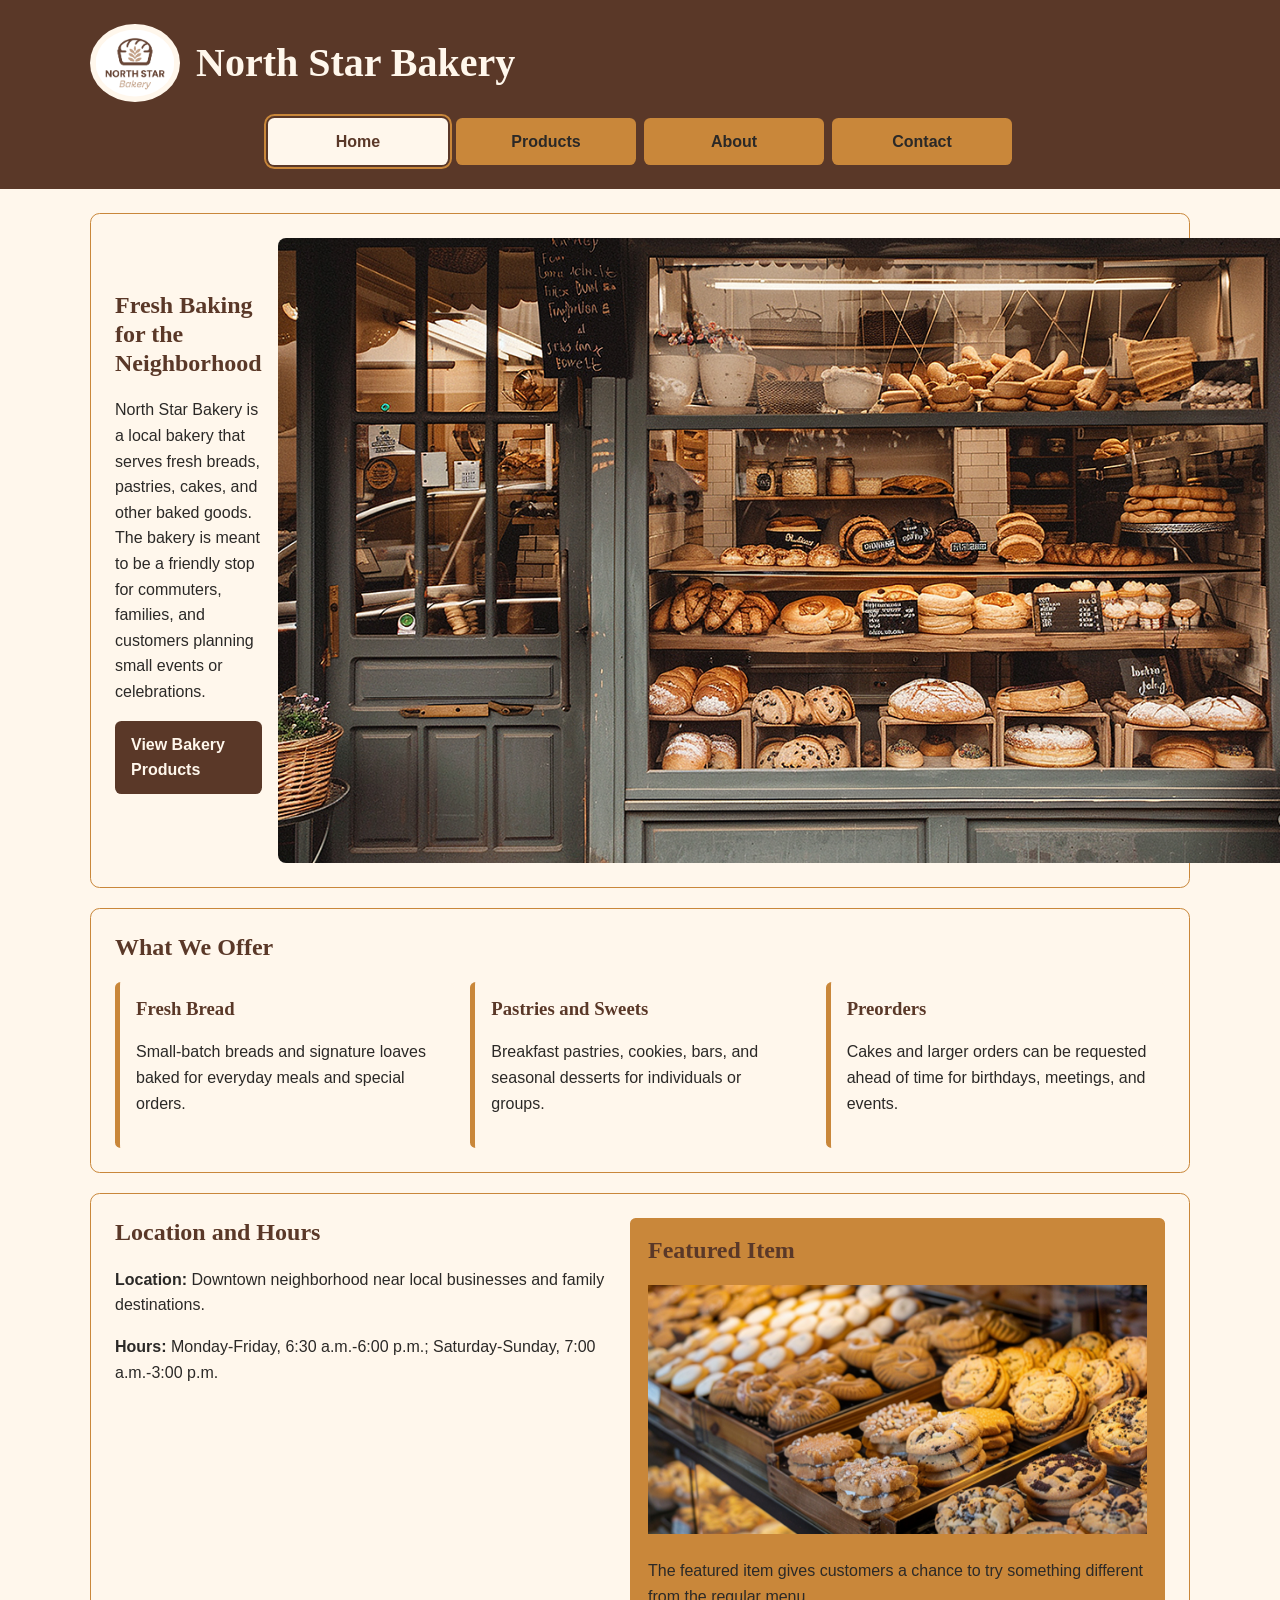
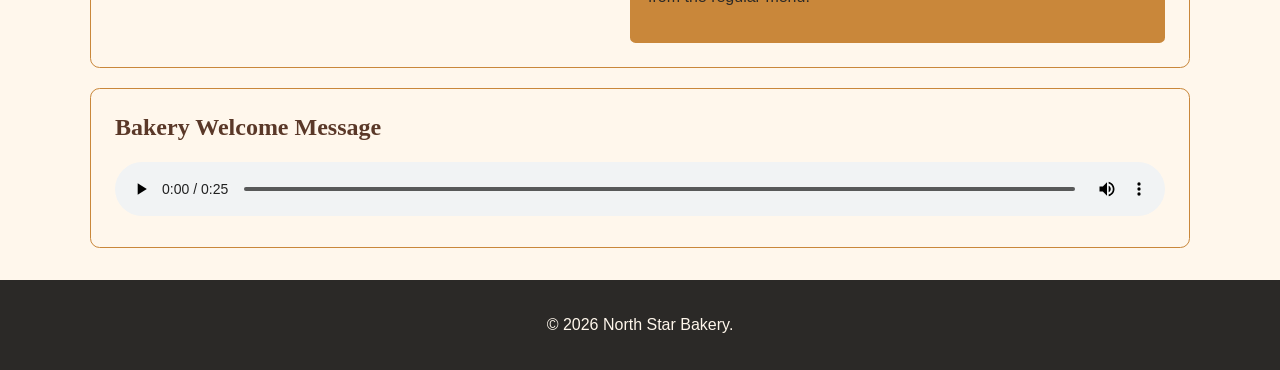
==== index.html @ 7e968a83 "Add files via upload" ====
<!DOCTYPE html>
<html lang="en">
<head>
  <meta charset="UTF-8">
  <meta name="viewport" content="width=device-width, initial-scale=1.0">
  <title>North Star Bakery | Home</title>
  <link rel="stylesheet" href="styles.css">
</head>
<body>
  <header>
    <div class="brand-row">
      <img src="bakery-logo_c.png" alt="North Star Bakery logo">
      <h1>North Star Bakery</h1>
    </div>
    <nav aria-label="Main navigation">
      <ul>
        <li><a href="index.html" aria-current="page">Home</a></li>
        <li><a href="products.html">Products</a></li>
        <li><a href="about.html">About</a></li>
        <li><a href="contact.html">Contact</a></li>
      </ul>
    </nav>
  </header>

  <main>
    <section class="hero">
      <div>
        <h2>Fresh Baking for the Neighborhood</h2>
        <p>North Star Bakery is a local bakery that serves fresh breads, pastries, cakes, and other baked goods. The bakery is meant to be a friendly stop for commuters, families, and customers planning small events or celebrations.</p>
        <p><a class="button-link" href="products.html">View Bakery Products</a></p>
      </div>
      <img src="bakery-storefront_c.png" alt="Front entrance of North Star Bakery">
    </section>

    <section>
      <h2>What We Offer</h2>
      <div class="card-row">
        <article class="card">
          <h3>Fresh Bread</h3>
          <p>Small-batch breads and signature loaves baked for everyday meals and special orders.</p>
        </article>
        <article class="card">
          <h3>Pastries and Sweets</h3>
          <p>Breakfast pastries, cookies, bars, and seasonal desserts for individuals or groups.</p>
        </article>
        <article class="card">
          <h3>Preorders</h3>
          <p>Cakes and larger orders can be requested ahead of time for birthdays, meetings, and events.</p>
        </article>
      </div>
    </section>

    <section class="info-grid">
      <div>
        <h2>Location and Hours</h2>
        <p><strong>Location:</strong> Downtown neighborhood near local businesses and family destinations.</p>
        <p><strong>Hours:</strong> Monday-Friday, 6:30 a.m.-6:00 p.m.; Saturday-Sunday, 7:00 a.m.-3:00 p.m.</p>
      </div>
      <div class="callout card">
        <h2>Featured Item</h2>
        <picture>
          <source media="(min-width: 700px)" srcset="bakery-feature-large_c.png">
          <img src="bakery-feature-small_c.png" alt="Featured baked item from North Star Bakery">
        </picture>
        <p>The featured item gives customers a chance to try something different from the regular menu.</p>
      </div>
    </section>

    <section>
      <h2>Bakery Welcome Message</h2>
      <audio controls>
        <source src="bakery-welcome_c.mp3" type="audio/mpeg">
        Your browser does not support audio. North Star Bakery welcomes customers to visit the bakery and contact us with preorder questions.
      </audio>
    </section>
  </main>

  <footer>
    <p>&copy; 2026 North Star Bakery.</p>
  </footer>
</body>
</html>
---- styles.css ----
/* North Star Bakery - Touchstone 3
   Mobile-first responsive stylesheet */

* {
  box-sizing: border-box;
}

body {
  margin: 0;
  background-color: #fff7ec;
  color: #2b2927;
  font-family: Arial, Helvetica, sans-serif;
  font-size: 1rem;
  line-height: 1.6;
}

img,
picture {
  max-width: 100%;
  height: auto;
}

a {
  color: #5a3828;
}

a:hover,
a:focus {
  color: #5a3828;
}

header {
  background-color: #5a3828;
  color: #fff7ec;
  padding: 1.25rem 1rem;
}

.brand-row {
  display: flex;
  align-items: center;
  gap: 1rem;
  max-width: 1100px;
  margin: 0 auto;
}

.brand-row img {
  width: 90px;
  background-color: #fff7ec;
  border-radius: 50%;
  padding: 0.35rem;
}

h1,
h2,
h3 {
  font-family: Georgia, "Times New Roman", serif;
  line-height: 1.2;
}

h1 {
  margin: 0;
  font-size: 2rem;
}

h2 {
  color: #5a3828;
  margin-top: 0;
}

nav {
  max-width: 1100px;
  margin: 1rem auto 0;
}

nav ul {
  list-style: none;
  margin: 0;
  padding: 0;
  display: flex;
  flex-direction: column;
  gap: 0.5rem;
}

nav a {
  display: block;
  padding: 0.65rem 0.85rem;
  background-color: #c9873a;
  color: #2b2927;
  text-decoration: none;
  font-weight: 700;
  border-radius: 0.4rem;
  text-align: center;
}

nav a:hover,
nav a:focus,
nav a[aria-current="page"] {
  background-color: #fff7ec;
  color: #5a3828;
  outline: 2px solid #c9873a;
  outline-offset: 2px;
}

main {
  width: min(92%, 1100px);
  margin: 1.5rem auto;
}

section {
  background-color: #fff7ec;
  border: 1px solid #c9873a;
  border-radius: 0.6rem;
  padding: 1.25rem;
  margin-bottom: 1.25rem;
}

.hero {
  display: flex;
  flex-direction: column;
  gap: 1rem;
}

.hero img {
  border-radius: 0.5rem;
}

.card-row,
.product-grid,
.info-grid {
  display: flex;
  flex-direction: column;
  gap: 1rem;
}

.card {
  background-color: #fff7ec;
  border-left: 5px solid #c9873a;
  padding: 1rem;
  border-radius: 0.35rem;
}

.card h3 {
  color: #5a3828;
  margin-top: 0;
}

.callout {
  background-color: #c9873a;
  border: 2px solid #c9873a;
}

figure {
  margin: 1rem 0;
}

figure img {
  border-radius: 0.5rem;
}

figcaption {
  margin-top: 0.4rem;
  font-size: 0.95rem;
  font-style: italic;
}

audio {
  width: 100%;
}

.button-link,
button {
  display: inline-block;
  border: 0;
  border-radius: 0.4rem;
  background-color: #5a3828;
  color: #fff7ec;
  padding: 0.7rem 1rem;
  font: inherit;
  font-weight: 700;
  text-decoration: none;
  cursor: pointer;
}

.button-link:hover,
.button-link:focus,
button:hover,
button:focus {
  background-color: #c9873a;
  color: #2b2927;
}

form {
  max-width: 760px;
}

fieldset {
  border: 2px solid #c9873a;
  border-radius: 0.5rem;
  margin-bottom: 1rem;
  padding: 1rem;
}

legend {
  color: #5a3828;
  font-weight: 700;
  padding: 0 0.35rem;
}

label {
  font-weight: 700;
}

input,
select,
textarea {
  width: 100%;
  padding: 0.65rem;
  margin-top: 0.25rem;
  border: 1px solid #2b2927;
  border-radius: 0.35rem;
  background-color: #fff7ec;
  color: #2b2927;
  font: inherit;
}

input:focus,
select:focus,
textarea:focus {
  outline: 3px solid #c9873a;
  outline-offset: 1px;
}

.form-actions {
  display: flex;
  flex-wrap: wrap;
  gap: 0.75rem;
}

footer {
  background-color: #2b2927;
  color: #fff7ec;
  text-align: center;
  padding: 1rem;
  margin-top: 2rem;
}

/* Larger-screen layout */
@media (min-width: 768px) {
  header {
    padding: 1.5rem 2rem;
  }

  h1 {
    font-size: 2.5rem;
  }

  nav ul {
    flex-direction: row;
    justify-content: center;
  }

  nav li {
    flex: 1 1 0;
    max-width: 180px;
  }

  .hero {
    flex-direction: row;
    align-items: center;
  }

  .hero > * {
    flex: 1 1 0;
  }

  .card-row,
  .product-grid,
  .info-grid {
    flex-direction: row;
    align-items: stretch;
  }

  .card-row > *,
  .product-grid > *,
  .info-grid > * {
    flex: 1 1 0;
  }

  section {
    padding: 1.5rem;
  }
}
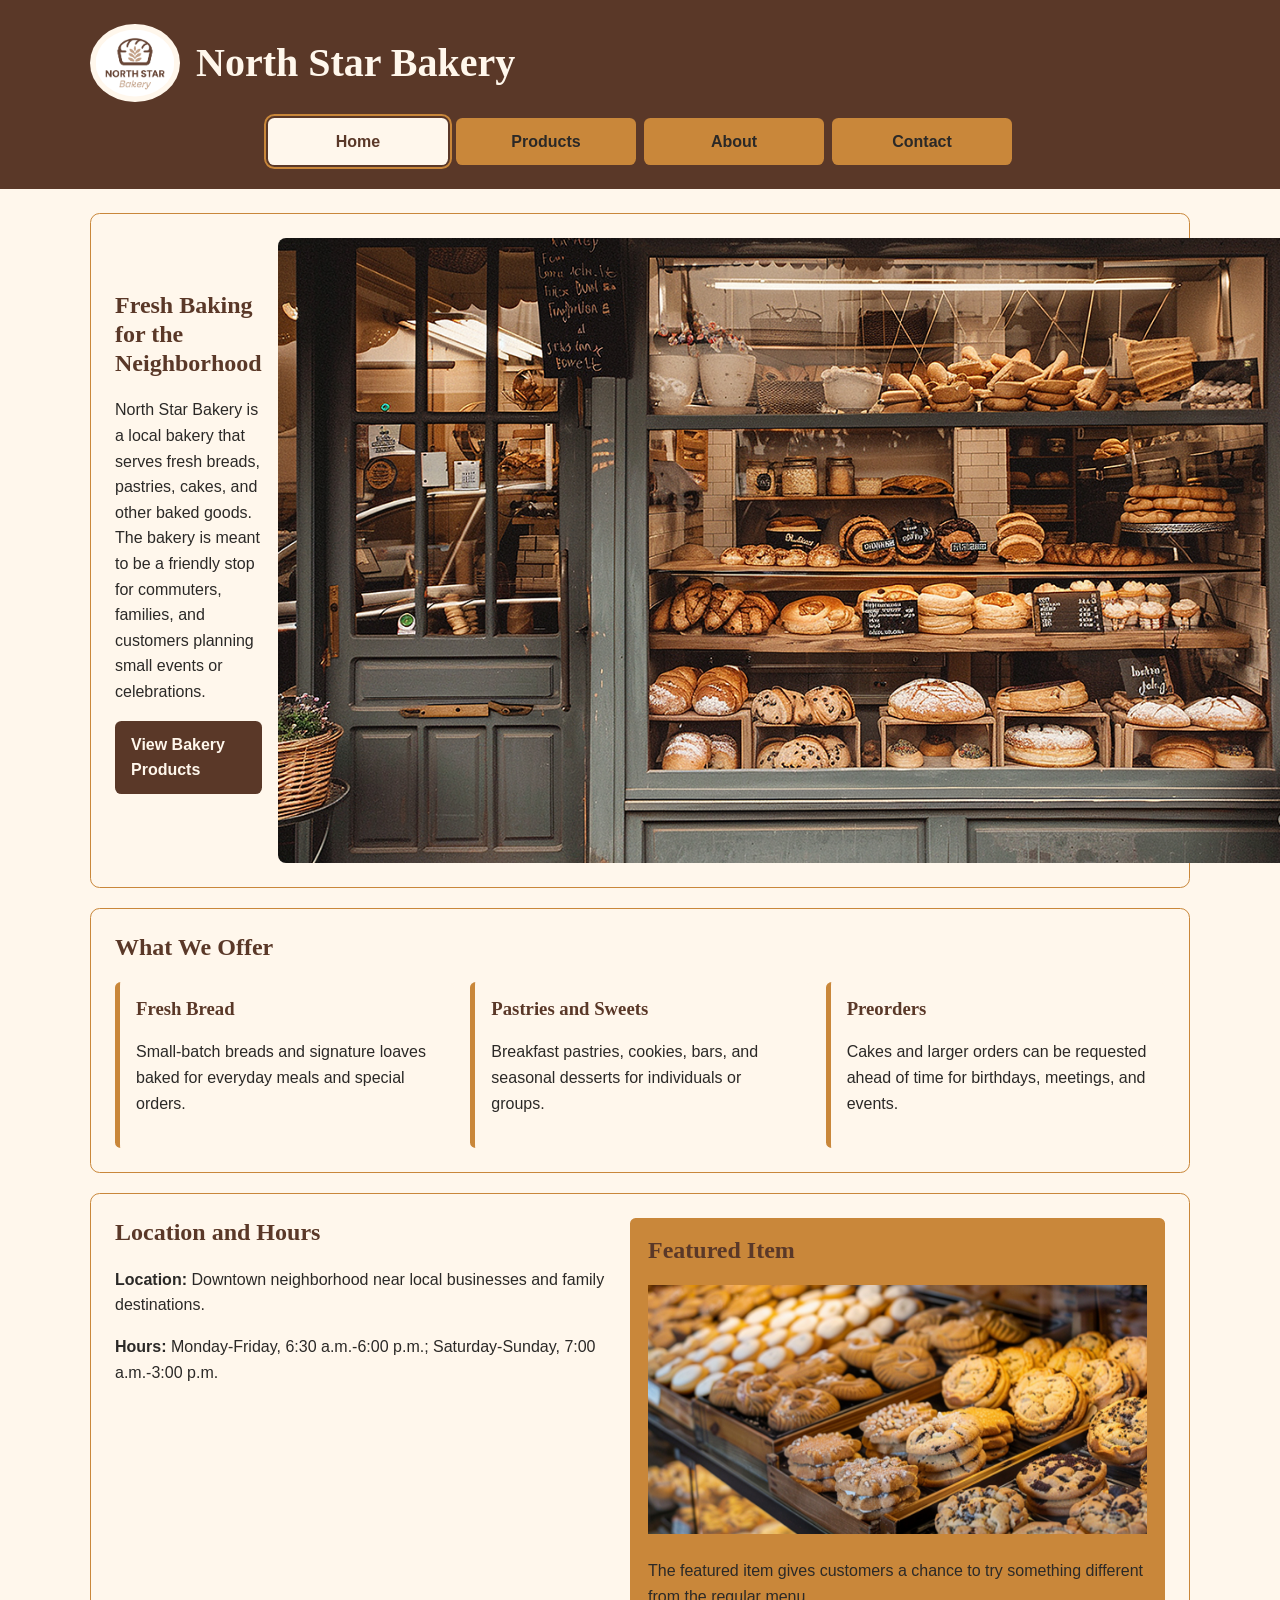
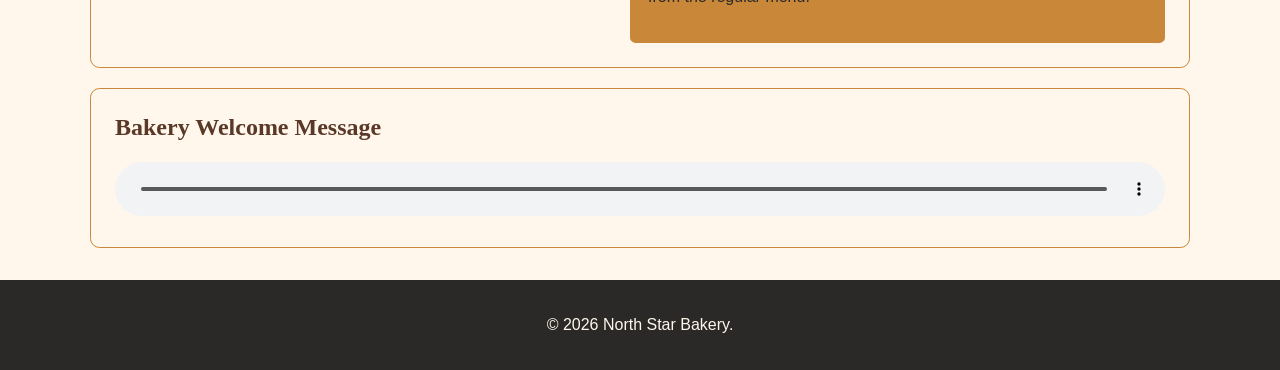
==== commit f2891385: "Remove comment to trigger Pages rebuild" ====
(no text change in the page or its own stylesheets)
